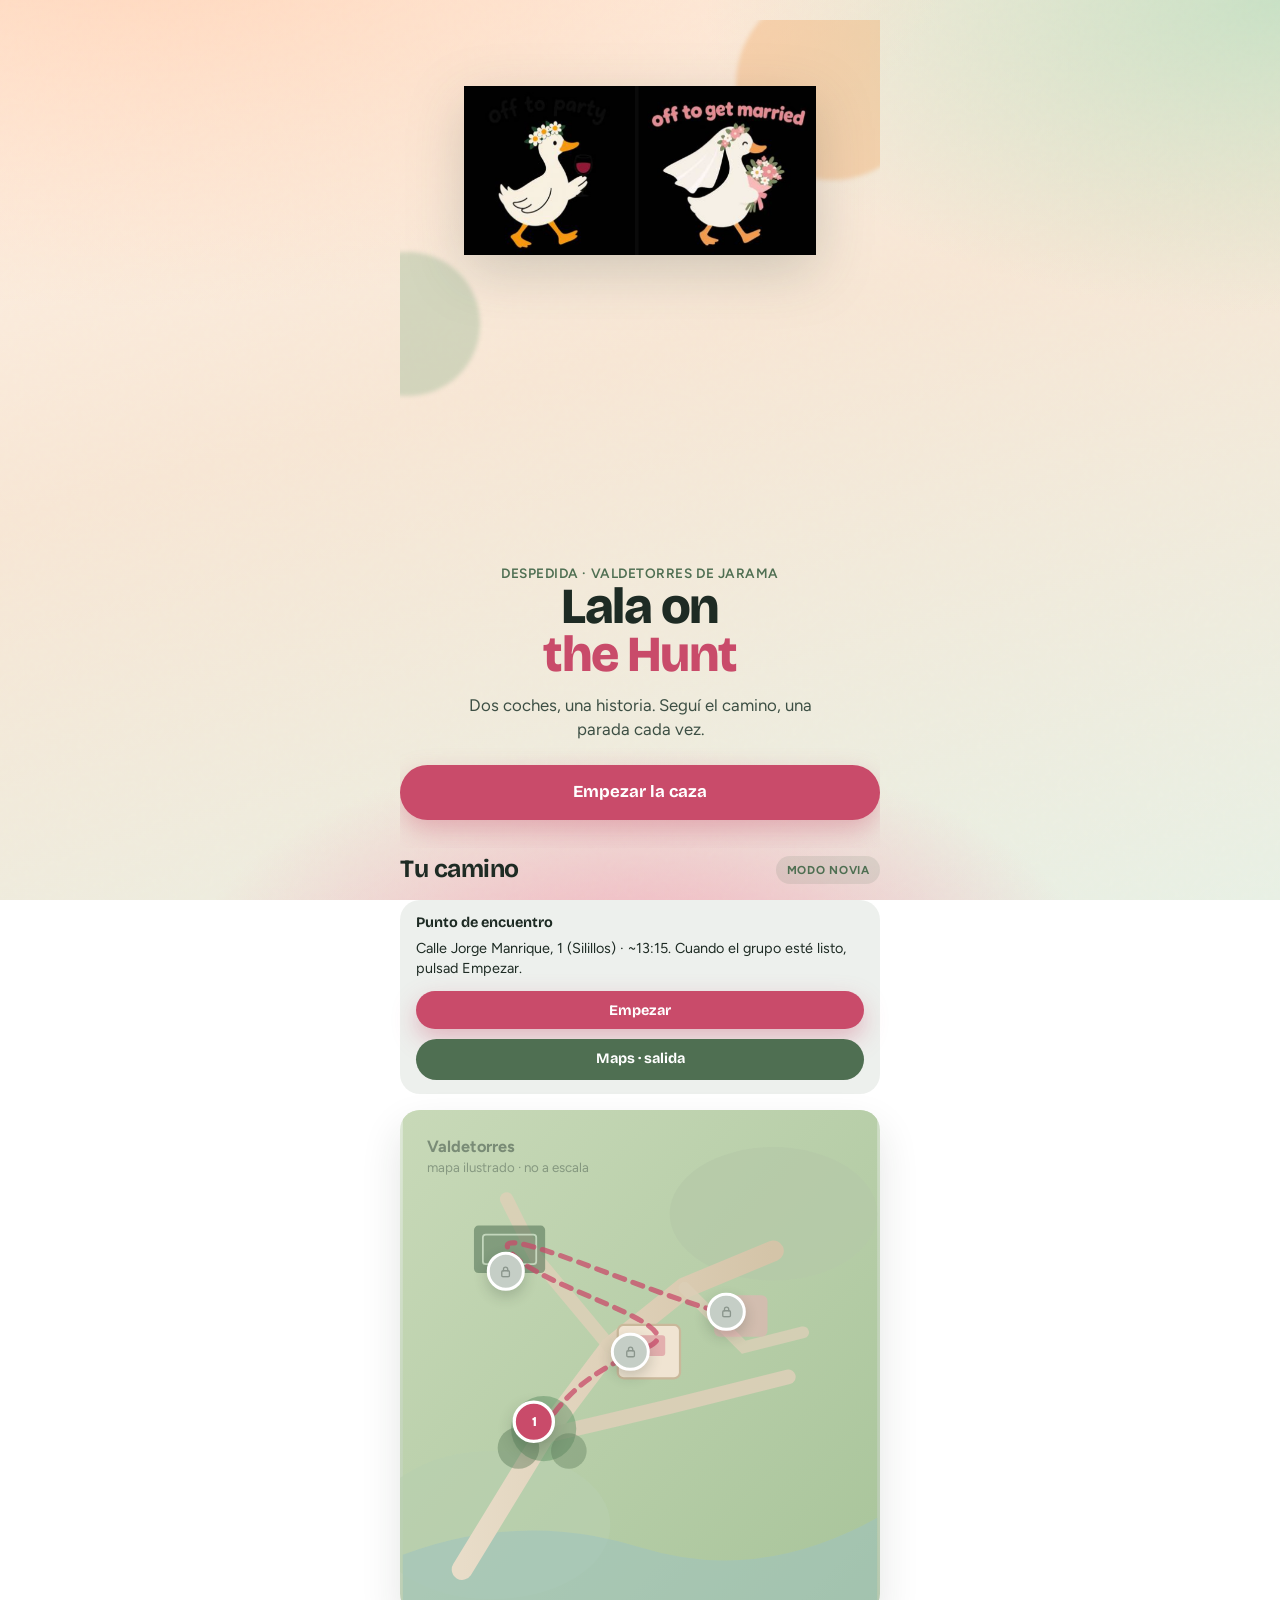
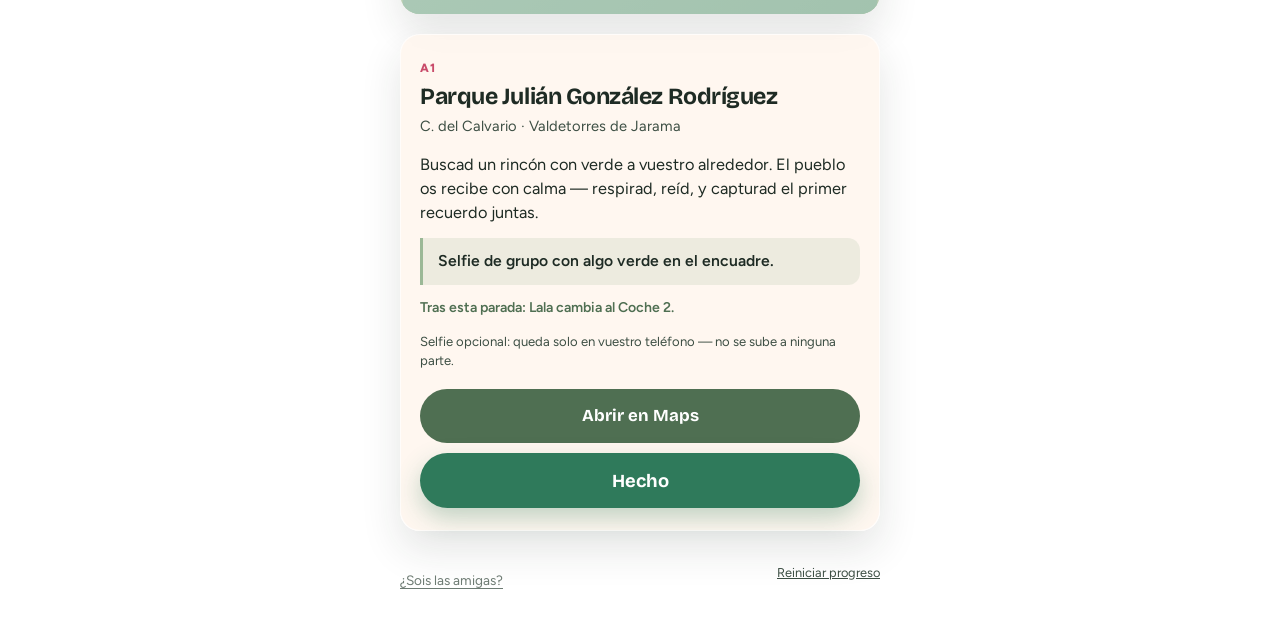
==== index.html @ 5a2b7f65 "Add Lala on the Hunt static scavenger hunt site Spanish bride path with Hecho unlocks and localStora" ====
<!DOCTYPE html>
<html lang="es">
  <head>
    <meta charset="utf-8" />
    <meta name="viewport" content="width=device-width, initial-scale=1, viewport-fit=cover" />
    <meta name="theme-color" content="#c94b6a" />
    <meta name="robots" content="noindex" />
    <title>Lala on the Hunt</title>
    <link rel="preconnect" href="https://fonts.googleapis.com" />
    <link rel="preconnect" href="https://fonts.gstatic.com" crossorigin />
    <link
      href="https://fonts.googleapis.com/css2?family=Bricolage+Grotesque:opsz,wght@12..96,600;12..96,800&family=Figtree:ital,wght@0,400;0,600;0,700;1,400&display=swap"
      rel="stylesheet"
    />
    <link rel="stylesheet" href="assets/css/styles.css" />
  </head>
  <body data-asset-base="assets">
    <main class="wrap">
      <header class="hero" id="hero">
        <div class="hero-visual" aria-hidden="true">
          <div class="sky-blob a"></div>
          <div class="sky-blob b"></div>
          <img
            id="duckies-img"
            class="duckies"
            src="assets/lala-duckies.png"
            width="589"
            height="283"
            alt=""
          />
        </div>
        <div class="hero-copy">
          <p class="hero-meta">Despedida · Valdetorres de Jarama</p>
          <h1 class="brand">Lala on <span>the Hunt</span></h1>
          <p class="hero-lead">
            Dos coches, una historia. Seguí el camino, una parada cada vez.
          </p>
          <div class="cta-row">
            <a class="btn btn-primary" href="#hunt">Empezar la caza</a>
          </div>
        </div>
      </header>

      <section class="quest" id="hunt" aria-label="Camino de la novia">
        <div class="quest-head">
          <h1>Tu camino</h1>
          <span class="badge">Modo novia</span>
        </div>

        <div class="start-banner" id="start-banner">
          <strong>Punto de encuentro</strong>
          Calle Jorge Manrique, 1 (Silillos) · ~13:15. Cuando el grupo esté listo, pulsad Empezar.
          <div class="actions" style="margin-top: 0.75rem">
            <button type="button" class="btn btn-primary btn-small" id="btn-start">
              Empezar
            </button>
            <a
              class="btn btn-maps btn-small"
              target="_blank"
              rel="noopener"
              href="https://www.google.com/maps/search/?api=1&query=Calle%20Jorge%20Manrique%201%2C%20Valdetorres%20de%20Jarama"
              >Maps · salida</a
            >
          </div>
        </div>

        <div class="map-stage" id="map-stage">
          <div class="path-markers" id="path-markers"></div>
        </div>

        <div class="panel" id="stop-panel">
          <div class="stop-code" id="stop-code">A1</div>
          <h2 id="stop-title">Parada</h2>
          <p class="address" id="stop-address"></p>
          <p class="clue" id="stop-clue"></p>
          <p class="task" id="stop-task"></p>
          <p class="verify-flag" id="verify-flag" hidden></p>
          <div class="gary-box" id="gary-box" hidden>
            <p class="slot-label" id="gary-slot">Gary EN</p>
            <p id="gary-text"></p>
          </div>
          <p class="swap-note" id="swap-note" hidden></p>
          <p class="selfie-note" id="selfie-note">
            Selfie opcional: queda solo en vuestro teléfono — no se sube a ninguna parte.
          </p>
          <div class="actions">
            <a class="btn btn-maps" id="btn-maps" target="_blank" rel="noopener">Abrir en Maps</a>
            <button type="button" class="btn btn-done" id="btn-done">Hecho</button>
            <button type="button" class="btn btn-primary" id="btn-continue" hidden>
              Siguiente parada
            </button>
          </div>
        </div>

        <div class="panel complete-banner" id="all-done" hidden>
          <h2>¡Caza completada!</h2>
          <p>
            Disfrutad la comida, la carta y el regalo. Os queremos, Lala.
          </p>
          <img
            src="assets/lala-duckies.png"
            alt="Party duck y bride duck"
            width="280"
            style="margin: 1rem auto 0"
          />
        </div>

        <div class="footer-tools">
          <a class="link-quiet" href="amigas/">¿Sois las amigas?</a>
          <button type="button" id="btn-reset">Reiniciar progreso</button>
        </div>
      </section>
    </main>

    <script src="assets/js/stops.js"></script>
    <script src="assets/js/progress.js"></script>
    <script src="assets/js/map.js"></script>
    <script src="assets/js/bride.js"></script>
  </body>
</html>
---- assets/css/styles.css ----
/* Lala on the Hunt — warm pueblo afternoon, mobile-first */

:root {
  --ink: #1e2b24;
  --ink-soft: #3d4f44;
  --paper: #fff6ee;
  --foam: #ffe9d6;
  --blush: #f3a8b8;
  --rose: #c94b6a;
  --rose-deep: #9e3350;
  --olive: #4f6f52;
  --sage: #9bb896;
  --leaf: #6a9a6e;
  --sun: #f0a45c;
  --path: #d9c4a8;
  --locked: #8a958c;
  --done: #2f7a5b;
  --card-bg: rgba(255, 246, 238, 0.88);
  --shadow: 0 18px 40px rgba(30, 43, 36, 0.12);
  --radius: 1.25rem;
  --font-display: "Bricolage Grotesque", system-ui, sans-serif;
  --font-body: "Figtree", system-ui, sans-serif;
  --safe-bottom: env(safe-area-inset-bottom, 0px);
}

*,
*::before,
*::after {
  box-sizing: border-box;
}

html {
  scroll-behavior: smooth;
}

body {
  margin: 0;
  min-height: 100dvh;
  font-family: var(--font-body);
  color: var(--ink);
  background:
    radial-gradient(ellipse 120% 80% at 10% -10%, #ffd4b8 0%, transparent 55%),
    radial-gradient(ellipse 90% 70% at 100% 0%, #c8e0c4 0%, transparent 50%),
    radial-gradient(ellipse 80% 60% at 50% 110%, #f3a8b8 0%, transparent 45%),
    linear-gradient(165deg, #fff1e4 0%, #f7e6d4 42%, #e8f0e4 100%);
  background-attachment: fixed;
  line-height: 1.45;
  -webkit-font-smoothing: antialiased;
}

body::before {
  content: "";
  position: fixed;
  inset: 0;
  pointer-events: none;
  opacity: 0.35;
  background-image: url("data:image/svg+xml,%3Csvg viewBox='0 0 200 200' xmlns='http://www.w3.org/2000/svg'%3E%3Cfilter id='n'%3E%3CfeTurbulence type='fractalNoise' baseFrequency='0.85' numOctaves='3' stitchTiles='stitch'/%3E%3C/filter%3E%3Crect width='100%25' height='100%25' filter='url(%23n)' opacity='0.45'/%3E%3C/svg%3E");
  mix-blend-mode: soft-light;
  z-index: 0;
}

a {
  color: var(--rose-deep);
}

img {
  max-width: 100%;
  height: auto;
  display: block;
}

.wrap {
  position: relative;
  z-index: 1;
  width: min(100% - 1.5rem, 28rem);
  margin: 0 auto;
  padding: 1.25rem 0 calc(2rem + var(--safe-bottom));
}

/* —— Hero (one composition) —— */
.hero {
  position: relative;
  min-height: min(92dvh, 52rem);
  display: flex;
  flex-direction: column;
  justify-content: flex-end;
  padding: 1.5rem 0 1.75rem;
  overflow: hidden;
}

.hero-visual {
  position: absolute;
  inset: 0;
  z-index: 0;
  pointer-events: none;
}

.hero-visual .duckies {
  position: absolute;
  left: 50%;
  top: 8%;
  width: min(92%, 22rem);
  transform: translateX(-50%);
  filter: drop-shadow(0 16px 28px rgba(30, 43, 36, 0.18));
  animation: float-in 1.1s cubic-bezier(0.22, 1, 0.36, 1) both;
}

.hero-visual .sky-blob {
  position: absolute;
  border-radius: 50%;
  filter: blur(2px);
  animation: soft-pulse 6s ease-in-out infinite;
}

.hero-visual .sky-blob.a {
  width: 12rem;
  height: 12rem;
  background: rgba(240, 164, 92, 0.35);
  top: -2rem;
  right: -3rem;
}

.hero-visual .sky-blob.b {
  width: 9rem;
  height: 9rem;
  background: rgba(155, 184, 150, 0.4);
  top: 28%;
  left: -4rem;
  animation-delay: -2s;
}

.hero-copy {
  position: relative;
  z-index: 1;
  text-align: center;
  padding-top: 42vh;
  animation: rise 0.9s 0.15s cubic-bezier(0.22, 1, 0.36, 1) both;
}

.brand {
  margin: 0;
  font-family: var(--font-display);
  font-weight: 800;
  font-size: clamp(2.35rem, 9vw, 3.15rem);
  letter-spacing: -0.03em;
  line-height: 0.95;
  color: var(--ink);
}

.brand span {
  display: block;
  color: var(--rose);
}

.hero-lead {
  margin: 0.85rem auto 0;
  max-width: 22rem;
  font-size: 1.05rem;
  color: var(--ink-soft);
}

.hero-meta {
  margin: 0.55rem 0 0;
  font-size: 0.85rem;
  letter-spacing: 0.04em;
  text-transform: uppercase;
  color: var(--olive);
  font-weight: 600;
}

.cta-row {
  display: flex;
  flex-direction: column;
  gap: 0.65rem;
  margin-top: 1.5rem;
  align-items: stretch;
}

.btn {
  appearance: none;
  border: none;
  cursor: pointer;
  font-family: var(--font-display);
  font-weight: 700;
  font-size: 1.05rem;
  border-radius: 999px;
  padding: 0.95rem 1.35rem;
  text-decoration: none;
  text-align: center;
  transition: transform 0.18s ease, box-shadow 0.18s ease, background 0.18s ease;
}

.btn:active {
  transform: scale(0.98);
}

.btn-primary {
  background: var(--rose);
  color: #fff;
  box-shadow: 0 10px 24px rgba(201, 75, 106, 0.35);
}

.btn-primary:hover {
  background: var(--rose-deep);
}

.btn-done {
  background: var(--done);
  color: #fff;
  box-shadow: 0 10px 24px rgba(47, 122, 91, 0.3);
  width: 100%;
  font-size: 1.15rem;
  padding: 1.05rem 1.35rem;
}

.btn-ghost {
  background: transparent;
  color: var(--ink-soft);
  border: 1.5px solid rgba(30, 43, 36, 0.18);
}

.btn-maps {
  background: var(--olive);
  color: #fff;
  display: inline-flex;
  align-items: center;
  justify-content: center;
  gap: 0.4rem;
}

.btn-small {
  font-size: 0.9rem;
  padding: 0.65rem 1rem;
}

.link-quiet {
  display: inline-block;
  margin-top: 1rem;
  font-size: 0.85rem;
  color: var(--ink-soft);
  opacity: 0.75;
  text-decoration: underline;
  text-underline-offset: 0.2em;
}

/* —— Quest path —— */
.quest {
  margin-top: 0.5rem;
}

.quest-head {
  display: flex;
  align-items: center;
  justify-content: space-between;
  gap: 0.75rem;
  margin-bottom: 1rem;
}

.quest-head h1 {
  margin: 0;
  font-family: var(--font-display);
  font-size: 1.55rem;
  letter-spacing: -0.02em;
  line-height: 1.1;
}

.badge {
  font-size: 0.72rem;
  font-weight: 700;
  letter-spacing: 0.06em;
  text-transform: uppercase;
  padding: 0.35rem 0.65rem;
  border-radius: 999px;
  background: rgba(79, 111, 82, 0.12);
  color: var(--olive);
  white-space: nowrap;
}

.map-stage {
  position: relative;
  border-radius: var(--radius);
  overflow: hidden;
  background: linear-gradient(160deg, #dfe9d8 0%, #c5d6bc 45%, #b7c9b0 100%);
  box-shadow: var(--shadow);
  aspect-ratio: 1 / 1.05;
  margin-bottom: 1.25rem;
  animation: rise 0.7s cubic-bezier(0.22, 1, 0.36, 1) both;
}

.map-stage svg.map-svg {
  width: 100%;
  height: 100%;
  display: block;
}

.path-markers {
  position: absolute;
  inset: 0;
  pointer-events: none;
}

.marker {
  position: absolute;
  transform: translate(-50%, -50%);
  width: 2.4rem;
  height: 2.4rem;
  border-radius: 50%;
  display: grid;
  place-items: center;
  font-family: var(--font-display);
  font-weight: 800;
  font-size: 0.75rem;
  border: 3px solid #fff;
  box-shadow: 0 6px 14px rgba(30, 43, 36, 0.2);
  pointer-events: auto;
  transition: transform 0.25s ease;
}

.marker.completed {
  background: var(--done);
  color: #fff;
}

.marker.active {
  background: var(--rose);
  color: #fff;
  animation: marker-pulse 1.8s ease-in-out infinite;
  transform: translate(-50%, -50%) scale(1.12);
}

.marker.locked {
  background: #c5cec6;
  color: var(--locked);
}

.marker .lock-icon {
  width: 0.85rem;
  height: 0.85rem;
}

.panel {
  background: var(--card-bg);
  backdrop-filter: blur(10px);
  border-radius: var(--radius);
  padding: 1.25rem 1.2rem 1.35rem;
  box-shadow: var(--shadow);
  border: 1px solid rgba(255, 255, 255, 0.65);
  animation: rise 0.75s 0.08s cubic-bezier(0.22, 1, 0.36, 1) both;
}

.panel[hidden],
.gate[hidden],
.amigas-app[hidden],
[hidden] {
  display: none !important;
}

.stop-code {
  display: inline-block;
  font-size: 0.75rem;
  font-weight: 800;
  letter-spacing: 0.08em;
  text-transform: uppercase;
  color: var(--rose);
  margin-bottom: 0.35rem;
}

.panel h2 {
  margin: 0;
  font-family: var(--font-display);
  font-size: 1.45rem;
  letter-spacing: -0.02em;
  line-height: 1.15;
}

.address {
  margin: 0.4rem 0 0;
  font-size: 0.92rem;
  color: var(--ink-soft);
}

.clue {
  margin: 1rem 0 0;
  font-size: 1.02rem;
  color: var(--ink);
}

.task {
  margin: 0.85rem 0 0;
  padding: 0.75rem 0.9rem;
  border-left: 3px solid var(--sage);
  background: rgba(155, 184, 150, 0.18);
  border-radius: 0 0.75rem 0.75rem 0;
  font-weight: 600;
  font-size: 0.98rem;
}

.actions {
  display: flex;
  flex-direction: column;
  gap: 0.6rem;
  margin-top: 1.15rem;
}

.selfie-note {
  margin: 0.85rem 0 0;
  font-size: 0.82rem;
  color: var(--ink-soft);
}

.gary-box {
  margin-top: 1rem;
  padding: 0.9rem 1rem;
  border-radius: 0.9rem;
  background: linear-gradient(135deg, rgba(243, 168, 184, 0.35), rgba(240, 164, 92, 0.22));
  border: 1px dashed rgba(201, 75, 106, 0.45);
}

.gary-box .slot-label {
  font-size: 0.72rem;
  font-weight: 800;
  letter-spacing: 0.07em;
  text-transform: uppercase;
  color: var(--rose-deep);
  margin: 0 0 0.35rem;
}

.gary-box p {
  margin: 0;
  font-style: italic;
  color: var(--ink-soft);
  font-size: 0.95rem;
}

.swap-note {
  margin: 0.85rem 0 0;
  font-size: 0.88rem;
  font-weight: 600;
  color: var(--olive);
}

.verify-flag {
  margin: 0.75rem 0 0;
  font-size: 0.8rem;
  font-weight: 700;
  color: #9a5b12;
  background: rgba(240, 164, 92, 0.25);
  padding: 0.45rem 0.65rem;
  border-radius: 0.5rem;
}

.start-banner {
  margin-bottom: 1rem;
  padding: 0.85rem 1rem;
  border-radius: var(--radius);
  background: rgba(79, 111, 82, 0.1);
  font-size: 0.9rem;
}

.start-banner strong {
  display: block;
  font-family: var(--font-display);
  margin-bottom: 0.2rem;
}

.footer-tools {
  margin-top: 1.5rem;
  display: flex;
  flex-wrap: wrap;
  gap: 0.75rem;
  justify-content: space-between;
  align-items: center;
  font-size: 0.8rem;
  color: var(--ink-soft);
}

.footer-tools button {
  background: none;
  border: none;
  color: var(--ink-soft);
  text-decoration: underline;
  cursor: pointer;
  font: inherit;
  padding: 0;
}

/* —— Friends itinerary —— */
.gate {
  min-height: 70dvh;
  display: flex;
  flex-direction: column;
  justify-content: center;
  gap: 1rem;
  text-align: center;
  animation: rise 0.7s cubic-bezier(0.22, 1, 0.36, 1) both;
}

.gate .duckies-sm {
  width: min(70%, 14rem);
  margin: 0 auto 0.5rem;
  filter: drop-shadow(0 10px 18px rgba(30, 43, 36, 0.15));
}

.gate h1 {
  margin: 0;
  font-family: var(--font-display);
  font-size: 1.85rem;
  letter-spacing: -0.02em;
}

.gate p {
  margin: 0;
  color: var(--ink-soft);
}

.gate form {
  display: flex;
  flex-direction: column;
  gap: 0.65rem;
  margin-top: 0.5rem;
}

.gate input[type="password"] {
  font: inherit;
  font-size: 1.05rem;
  padding: 0.9rem 1rem;
  border-radius: 999px;
  border: 1.5px solid rgba(30, 43, 36, 0.2);
  background: rgba(255, 246, 238, 0.95);
  text-align: center;
  outline: none;
}

.gate input:focus {
  border-color: var(--rose);
  box-shadow: 0 0 0 3px rgba(201, 75, 106, 0.2);
}

.gate .error {
  color: var(--rose-deep);
  font-size: 0.88rem;
  min-height: 1.2em;
}

.itinerary {
  display: flex;
  flex-direction: column;
  gap: 0.85rem;
}

.leg {
  position: relative;
  padding: 1.1rem 1.1rem 1.15rem 1.15rem;
  border-radius: var(--radius);
  background: var(--card-bg);
  border: 1px solid rgba(255, 255, 255, 0.7);
  box-shadow: var(--shadow);
  animation: rise 0.6s cubic-bezier(0.22, 1, 0.36, 1) both;
}

.leg:nth-child(2) { animation-delay: 0.05s; }
.leg:nth-child(3) { animation-delay: 0.1s; }
.leg:nth-child(4) { animation-delay: 0.15s; }
.leg:nth-child(5) { animation-delay: 0.2s; }

.leg .host-tip {
  margin: 0.65rem 0 0;
  font-size: 0.84rem;
  color: var(--olive);
  padding-top: 0.55rem;
  border-top: 1px dashed rgba(79, 111, 82, 0.35);
}

.timeline {
  display: flex;
  flex-direction: column;
  align-items: center;
  gap: 0;
  margin: 0.5rem 0 1rem;
}

.timeline-dot {
  width: 0.65rem;
  height: 0.65rem;
  border-radius: 50%;
  background: var(--sage);
}

.timeline-line {
  width: 3px;
  height: 1.25rem;
  background: linear-gradient(var(--sage), var(--path));
  border-radius: 2px;
}

.complete-banner {
  text-align: center;
  padding: 1.5rem 1rem;
}

.complete-banner h2 {
  font-family: var(--font-display);
  margin: 0 0 0.5rem;
  font-size: 1.6rem;
}

@keyframes float-in {
  from {
    opacity: 0;
    transform: translateX(-50%) translateY(1.5rem) scale(0.96);
  }
  to {
    opacity: 1;
    transform: translateX(-50%) translateY(0) scale(1);
  }
}

@keyframes rise {
  from {
    opacity: 0;
    transform: translateY(1rem);
  }
  to {
    opacity: 1;
    transform: translateY(0);
  }
}

@keyframes soft-pulse {
  0%,
  100% {
    transform: scale(1);
    opacity: 0.85;
  }
  50% {
    transform: scale(1.08);
    opacity: 1;
  }
}

@keyframes marker-pulse {
  0%,
  100% {
    box-shadow: 0 6px 14px rgba(30, 43, 36, 0.2), 0 0 0 0 rgba(201, 75, 106, 0.45);
  }
  50% {
    box-shadow: 0 6px 14px rgba(30, 43, 36, 0.2), 0 0 0 12px rgba(201, 75, 106, 0);
  }
}

@media (min-width: 480px) {
  .wrap {
    width: min(100% - 2rem, 30rem);
  }
}

@media (prefers-reduced-motion: reduce) {
  *,
  *::before,
  *::after {
    animation: none !important;
    transition: none !important;
  }
}
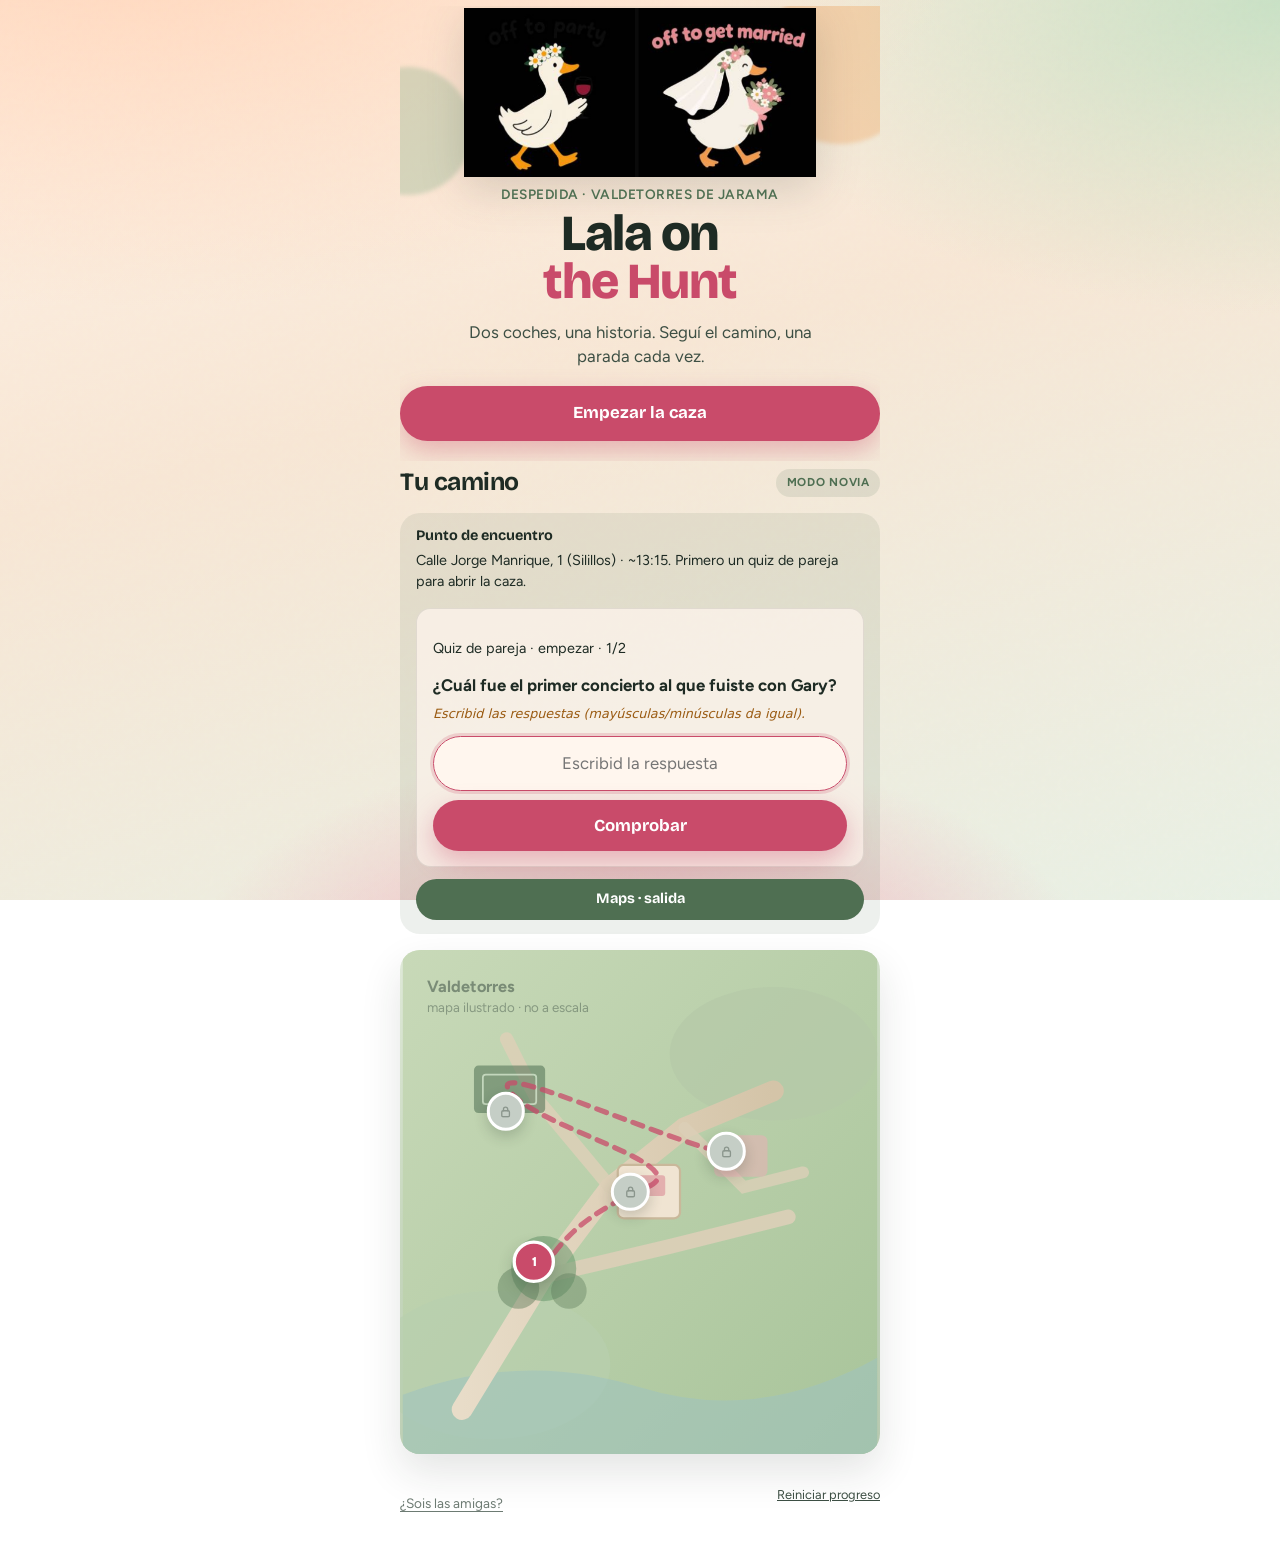
==== commit b87b38f9: "Add party features with real quiz answers and song Gate start and finale with the Rammstein / Gossip" ====
--- a/index.html
+++ b/index.html
@@ -47,11 +47,14 @@
           <span class="badge">Modo novia</span>
         </div>
 
+        <div id="mood-trail-host"></div>
+
         <div class="start-banner" id="start-banner">
           <strong>Punto de encuentro</strong>
-          Calle Jorge Manrique, 1 (Silillos) · ~13:15. Cuando el grupo esté listo, pulsad Empezar.
+          Calle Jorge Manrique, 1 (Silillos) · ~13:15. Primero un quiz de pareja para abrir la caza.
+          <div id="start-quiz" class="quiz-box" hidden></div>
           <div class="actions" style="margin-top: 0.75rem">
-            <button type="button" class="btn btn-primary btn-small" id="btn-start">
+            <button type="button" class="btn btn-primary btn-small" id="btn-start" hidden>
               Empezar
             </button>
             <a
@@ -68,13 +71,35 @@
           <div class="path-markers" id="path-markers"></div>
         </div>
 
-        <div class="panel" id="stop-panel">
+        <div class="panel" id="stop-panel" hidden>
           <div class="stop-code" id="stop-code">A1</div>
           <h2 id="stop-title">Parada</h2>
           <p class="address" id="stop-address"></p>
           <p class="clue" id="stop-clue"></p>
           <p class="task" id="stop-task"></p>
           <p class="verify-flag" id="verify-flag" hidden></p>
+
+          <div class="soundtrack-box" id="soundtrack-box" hidden>
+            <p class="slot-label" id="soundtrack-title">Banda sonora · parada 1</p>
+            <p class="ana-note" id="soundtrack-label"></p>
+            <a
+              class="btn btn-maps btn-small"
+              id="soundtrack-link"
+              target="_blank"
+              rel="noopener"
+              href="#"
+              >Abrir canción</a
+            >
+            <button type="button" class="btn btn-primary btn-small" id="btn-dance">
+              Bailar 10s
+            </button>
+            <p class="dance-status" id="dance-status"></p>
+          </div>
+
+          <div id="mood-box" class="mood-box" hidden></div>
+          <div id="roulette-box" class="roulette-box" hidden></div>
+          <div id="finale-quiz" class="quiz-box" hidden></div>
+
           <div class="gary-box" id="gary-box" hidden>
             <p class="slot-label" id="gary-slot">Gary EN</p>
             <p id="gary-text"></p>
@@ -97,6 +122,7 @@
           <p>
             Disfrutad la comida, la carta y el regalo. Os queremos, Lala.
           </p>
+          <div id="all-done-mood"></div>
           <img
             src="assets/lala-duckies.png"
             alt="Party duck y bride duck"
--- a/assets/css/styles.css
+++ b/assets/css/styles.css
@@ -74,34 +74,36 @@
   z-index: 1;
   width: min(100% - 1.5rem, 28rem);
   margin: 0 auto;
-  padding: 1.25rem 0 calc(2rem + var(--safe-bottom));
+  padding: 0.35rem 0 calc(2rem + var(--safe-bottom));
 }
 
 /* —— Hero (one composition) —— */
 .hero {
   position: relative;
-  min-height: min(92dvh, 52rem);
-  display: flex;
-  flex-direction: column;
-  justify-content: flex-end;
-  padding: 1.5rem 0 1.75rem;
+  display: flex;
+  flex-direction: column;
+  justify-content: flex-start;
+  align-items: stretch;
+  gap: 0.35rem;
+  padding: 0.15rem 0 1.25rem;
   overflow: hidden;
 }
 
 .hero-visual {
-  position: absolute;
-  inset: 0;
+  position: relative;
   z-index: 0;
   pointer-events: none;
+  margin: 0;
+  padding: 0;
+  min-height: 0;
 }
 
 .hero-visual .duckies {
-  position: absolute;
-  left: 50%;
-  top: 8%;
-  width: min(92%, 22rem);
-  transform: translateX(-50%);
-  filter: drop-shadow(0 16px 28px rgba(30, 43, 36, 0.18));
+  position: relative;
+  display: block;
+  width: min(94%, 22rem);
+  margin: 0 auto;
+  filter: drop-shadow(0 12px 22px rgba(30, 43, 36, 0.16));
   animation: float-in 1.1s cubic-bezier(0.22, 1, 0.36, 1) both;
 }
 
@@ -110,22 +112,23 @@
   border-radius: 50%;
   filter: blur(2px);
   animation: soft-pulse 6s ease-in-out infinite;
+  z-index: -1;
 }
 
 .hero-visual .sky-blob.a {
-  width: 12rem;
-  height: 12rem;
+  width: 10rem;
+  height: 10rem;
   background: rgba(240, 164, 92, 0.35);
-  top: -2rem;
-  right: -3rem;
+  top: -1.5rem;
+  right: -2.5rem;
 }
 
 .hero-visual .sky-blob.b {
-  width: 9rem;
-  height: 9rem;
+  width: 8rem;
+  height: 8rem;
   background: rgba(155, 184, 150, 0.4);
-  top: 28%;
-  left: -4rem;
+  top: 35%;
+  left: -3.5rem;
   animation-delay: -2s;
 }
 
@@ -133,8 +136,13 @@
   position: relative;
   z-index: 1;
   text-align: center;
-  padding-top: 42vh;
+  padding-top: 0.15rem;
+  margin-top: 0;
   animation: rise 0.9s 0.15s cubic-bezier(0.22, 1, 0.36, 1) both;
+}
+
+.hero-copy .hero-meta {
+  margin-top: 0;
 }
 
 .brand {
@@ -160,7 +168,7 @@
 }
 
 .hero-meta {
-  margin: 0.55rem 0 0;
+  margin: 0 0 0.35rem;
   font-size: 0.85rem;
   letter-spacing: 0.04em;
   text-transform: uppercase;
@@ -172,7 +180,7 @@
   display: flex;
   flex-direction: column;
   gap: 0.65rem;
-  margin-top: 1.5rem;
+  margin-top: 1.1rem;
   align-items: stretch;
 }
 
@@ -604,14 +612,231 @@
   font-size: 1.6rem;
 }
 
+/* —— Quiz / soundtrack / mood / roulette —— */
+.quiz-box,
+.soundtrack-box,
+.mood-box,
+.roulette-box {
+  margin-top: 1rem;
+  padding: 0.9rem 1rem;
+  border-radius: 0.9rem;
+  background: rgba(255, 246, 238, 0.7);
+  border: 1px solid rgba(30, 43, 36, 0.1);
+}
+
+.quiz-prompt {
+  margin: 0.35rem 0 0.5rem;
+  font-weight: 700;
+  font-size: 1.05rem;
+}
+
+.ana-note {
+  margin: 0.35rem 0 0.75rem;
+  font-size: 0.8rem;
+  color: #9a5b12;
+  font-style: italic;
+}
+
+.quiz-options {
+  display: flex;
+  flex-direction: column;
+  gap: 0.5rem;
+}
+
+.quiz-form {
+  display: flex;
+  flex-direction: column;
+  gap: 0.55rem;
+  margin-top: 0.35rem;
+}
+
+.quiz-input {
+  font: inherit;
+  font-size: 1.05rem;
+  padding: 0.9rem 1rem;
+  border-radius: 999px;
+  border: 1.5px solid rgba(30, 43, 36, 0.2);
+  background: rgba(255, 246, 238, 0.95);
+  text-align: center;
+  outline: none;
+}
+
+.quiz-input:focus {
+  border-color: var(--rose);
+  box-shadow: 0 0 0 3px rgba(201, 75, 106, 0.2);
+}
+
+.quiz-option {
+  width: 100%;
+  text-align: left;
+  white-space: normal;
+  line-height: 1.3;
+}
+
+.quiz-error {
+  margin: 0.55rem 0 0;
+  color: var(--rose-deep);
+  font-size: 0.9rem;
+  font-weight: 600;
+}
+
+.soundtrack-box .actions,
+.soundtrack-box .btn {
+  margin-top: 0.55rem;
+}
+
+.dance-status {
+  margin: 0.55rem 0 0;
+  font-size: 0.9rem;
+  font-weight: 600;
+  color: var(--olive);
+}
+
+.btn-done:disabled {
+  opacity: 0.45;
+  cursor: not-allowed;
+  box-shadow: none;
+}
+
+.mood-picks {
+  display: grid;
+  grid-template-columns: repeat(3, 1fr);
+  gap: 0.55rem;
+}
+
+.mood-pick {
+  appearance: none;
+  border: 1.5px solid rgba(30, 43, 36, 0.12);
+  background: #fff8f1;
+  border-radius: 1rem;
+  padding: 0.85rem 0.4rem;
+  cursor: pointer;
+  font-family: var(--font-body);
+  font-size: 0.78rem;
+  font-weight: 700;
+  color: var(--ink-soft);
+  display: flex;
+  flex-direction: column;
+  align-items: center;
+  gap: 0.25rem;
+  transition: transform 0.15s ease, border-color 0.15s ease;
+}
+
+.mood-pick:active {
+  transform: scale(0.96);
+}
+
+.mood-pick:hover {
+  border-color: var(--rose);
+}
+
+.mood-emoji {
+  font-size: 1.75rem;
+  line-height: 1;
+}
+
+.mood-trail {
+  display: flex;
+  flex-wrap: wrap;
+  align-items: center;
+  gap: 0.4rem;
+  margin: 0 0 0.85rem;
+  padding: 0.55rem 0.7rem;
+  border-radius: 999px;
+  background: rgba(79, 111, 82, 0.1);
+}
+
+.mood-trail-label {
+  font-size: 0.72rem;
+  font-weight: 800;
+  letter-spacing: 0.06em;
+  text-transform: uppercase;
+  color: var(--olive);
+  margin-right: 0.25rem;
+}
+
+.mood-chip {
+  display: inline-flex;
+  align-items: center;
+  gap: 0.2rem;
+  font-size: 1.1rem;
+}
+
+.mood-chip-code {
+  font-size: 0.65rem;
+  font-weight: 800;
+  color: var(--ink-soft);
+}
+
+.mood-inline {
+  margin: 0.5rem 0 0;
+  font-weight: 700;
+}
+
+.amigas-mood-wrap {
+  margin-bottom: 0.85rem;
+}
+
+.roulette-box {
+  text-align: center;
+}
+
+.roulette-wheel {
+  position: relative;
+  width: 9.5rem;
+  height: 9.5rem;
+  margin: 0.5rem auto 1rem;
+  border-radius: 50%;
+  overflow: hidden;
+  border: 4px solid #fff;
+  box-shadow: var(--shadow);
+  display: grid;
+  grid-template-columns: 1fr 1fr;
+}
+
+.roulette-half {
+  display: grid;
+  place-items: center;
+  font-family: var(--font-display);
+  font-weight: 800;
+  font-size: 1.6rem;
+  color: #fff;
+}
+
+.roulette-half.a {
+  background: var(--rose);
+}
+
+.roulette-half.b {
+  background: var(--olive);
+}
+
+.roulette-pointer {
+  position: absolute;
+  top: -0.15rem;
+  left: 50%;
+  transform: translateX(-50%);
+  width: 0;
+  height: 0;
+  border-left: 0.45rem solid transparent;
+  border-right: 0.45rem solid transparent;
+  border-top: 0.7rem solid var(--ink);
+  z-index: 2;
+}
+
+.roulette-result {
+  margin: 0 0 0.75rem;
+  font-size: 1.05rem;
+}
+
 @keyframes float-in {
   from {
     opacity: 0;
-    transform: translateX(-50%) translateY(1.5rem) scale(0.96);
+    transform: translateY(0.85rem) scale(0.97);
   }
   to {
     opacity: 1;
-    transform: translateX(-50%) translateY(0) scale(1);
+    transform: translateY(0) scale(1);
   }
 }
 
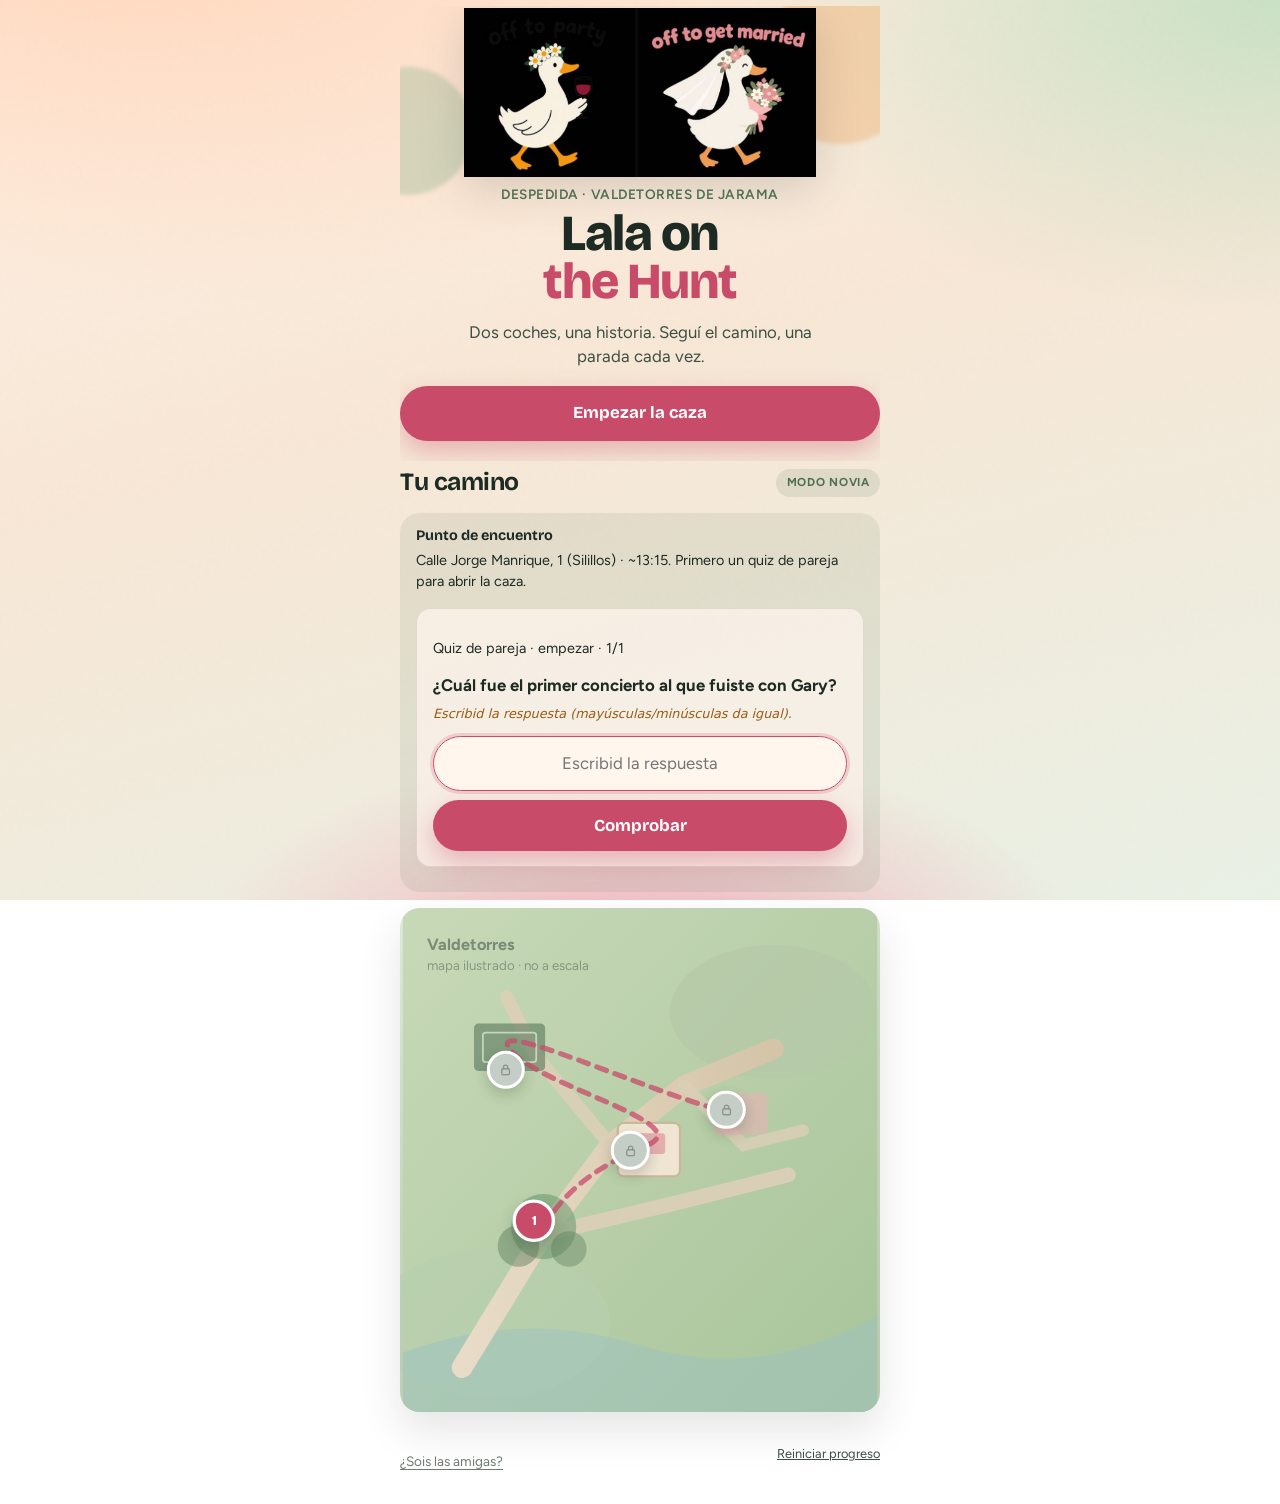
==== commit e5880100: "Reorder bride flow and simplify finale reveal Mood then Gary then roulette; drop bride Maps; Ribs co" ====
--- a/index.html
+++ b/index.html
@@ -57,13 +57,6 @@
             <button type="button" class="btn btn-primary btn-small" id="btn-start" hidden>
               Empezar
             </button>
-            <a
-              class="btn btn-maps btn-small"
-              target="_blank"
-              rel="noopener"
-              href="https://www.google.com/maps/search/?api=1&query=Calle%20Jorge%20Manrique%201%2C%20Valdetorres%20de%20Jarama"
-              >Maps · salida</a
-            >
           </div>
         </div>
 
@@ -105,11 +98,9 @@
             <p id="gary-text"></p>
           </div>
           <p class="swap-note" id="swap-note" hidden></p>
-          <p class="selfie-note" id="selfie-note">
-            Selfie opcional: queda solo en vuestro teléfono — no se sube a ninguna parte.
-          </p>
+          <p class="selfie-note" id="selfie-note" hidden></p>
+          <a class="btn btn-maps" id="btn-maps" hidden tabindex="-1" aria-hidden="true"></a>
           <div class="actions">
-            <a class="btn btn-maps" id="btn-maps" target="_blank" rel="noopener">Abrir en Maps</a>
             <button type="button" class="btn btn-done" id="btn-done">Hecho</button>
             <button type="button" class="btn btn-primary" id="btn-continue" hidden>
               Siguiente parada
@@ -118,11 +109,14 @@
         </div>
 
         <div class="panel complete-banner" id="all-done" hidden>
-          <h2>¡Caza completada!</h2>
+          <h2>¡Lo lograsteis!</h2>
           <p>
-            Disfrutad la comida, la carta y el regalo. Os queremos, Lala.
+            La caza de Lala ha terminado. Disfrutad la mesa, la sorpresa impresa y la comida. Os queremos.
           </p>
           <div id="all-done-mood"></div>
+          <button type="button" class="btn btn-primary" id="btn-finish-ok" style="margin-top: 1rem">
+            Terminar
+          </button>
           <img
             src="assets/lala-duckies.png"
             alt="Party duck y bride duck"
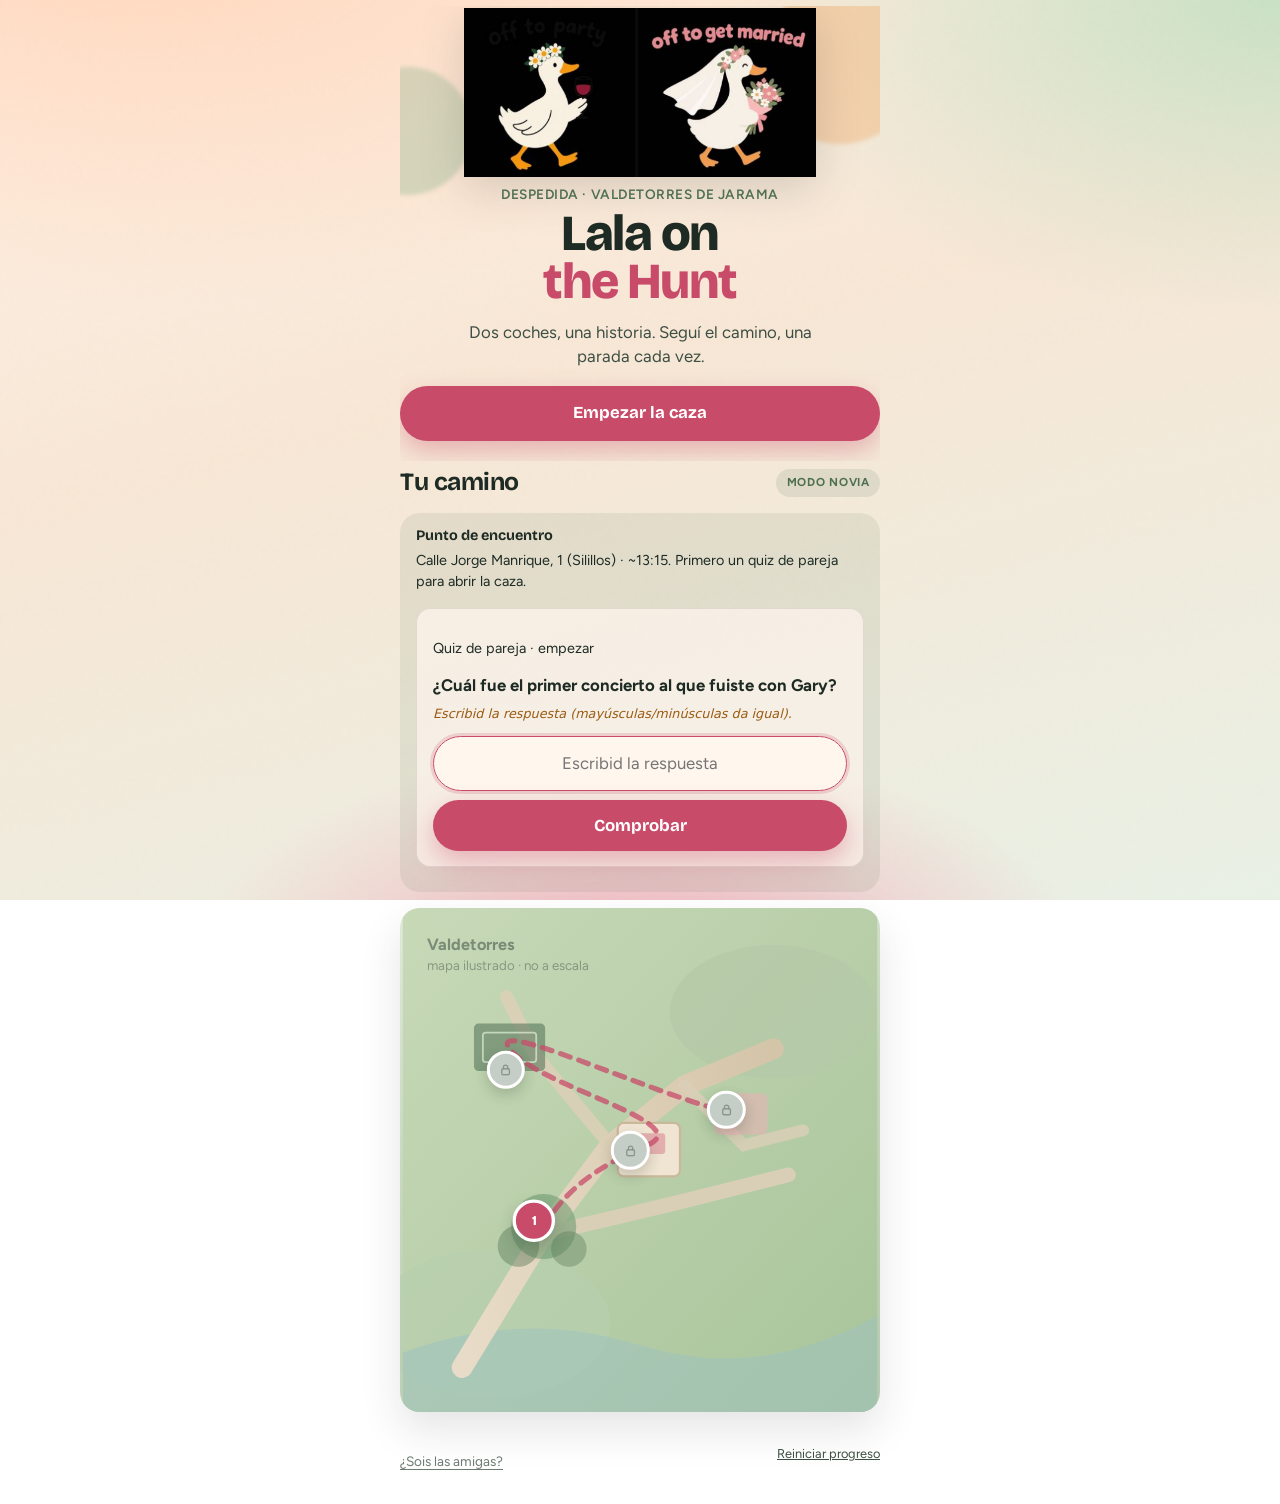
==== commit 7308e162: "Ship final Gary notes, letter, and bride UX polish Update stop challenges and English notes, new Spo" ====
--- a/index.html
+++ b/index.html
@@ -73,56 +73,57 @@
           <p class="verify-flag" id="verify-flag" hidden></p>
 
           <div class="soundtrack-box" id="soundtrack-box" hidden>
-            <p class="slot-label" id="soundtrack-title">Banda sonora · parada 1</p>
-            <p class="ana-note" id="soundtrack-label"></p>
+            <p class="slot-label" id="soundtrack-title" hidden></p>
+            <p class="ana-note" id="soundtrack-label" hidden></p>
             <a
               class="btn btn-maps btn-small"
               id="soundtrack-link"
               target="_blank"
               rel="noopener"
               href="#"
-              >Abrir canción</a
+              >Abrir canción en Spotify</a
             >
-            <button type="button" class="btn btn-primary btn-small" id="btn-dance">
-              Bailar 10s
+            <button type="button" class="btn btn-primary btn-small" id="btn-dance" hidden>
+              Bailar
             </button>
-            <p class="dance-status" id="dance-status"></p>
+            <p class="dance-status" id="dance-status" hidden></p>
           </div>
 
           <div id="mood-box" class="mood-box" hidden></div>
           <div id="roulette-box" class="roulette-box" hidden></div>
           <div id="finale-quiz" class="quiz-box" hidden></div>
+          <div id="finale-letter" class="letter-box" hidden></div>
 
           <div class="gary-box" id="gary-box" hidden>
             <p class="slot-label" id="gary-slot">Gary EN</p>
-            <p id="gary-text"></p>
+            <p id="gary-text" class="gary-body"></p>
           </div>
           <p class="swap-note" id="swap-note" hidden></p>
           <p class="selfie-note" id="selfie-note" hidden></p>
           <a class="btn btn-maps" id="btn-maps" hidden tabindex="-1" aria-hidden="true"></a>
           <div class="actions">
-            <button type="button" class="btn btn-done" id="btn-done">Hecho</button>
+            <button type="button" class="btn btn-done" id="btn-done">Hecho!</button>
             <button type="button" class="btn btn-primary" id="btn-continue" hidden>
               Siguiente parada
             </button>
           </div>
         </div>
 
-        <div class="panel complete-banner" id="all-done" hidden>
-          <h2>¡Lo lograsteis!</h2>
-          <p>
-            La caza de Lala ha terminado. Disfrutad la mesa, la sorpresa impresa y la comida. Os queremos.
-          </p>
-          <div id="all-done-mood"></div>
-          <button type="button" class="btn btn-primary" id="btn-finish-ok" style="margin-top: 1rem">
-            Terminar
-          </button>
+        <div class="panel complete-banner success-screen" id="all-done" hidden>
           <img
+            class="success-ducks"
             src="assets/lala-duckies.png"
             alt="Party duck y bride duck"
             width="280"
-            style="margin: 1rem auto 0"
           />
+          <h2 id="success-title">The Hunt has been hunted</h2>
+          <p id="success-lead" class="success-lead">
+            Misión cumplida. Moods archivados, coches sorteados y Lala coronada. A comer.
+          </p>
+          <div id="all-done-mood" class="success-mood-wrap"></div>
+          <button type="button" class="btn btn-primary" id="btn-finish-ok">
+            Finish
+          </button>
         </div>
 
         <div class="footer-tools">
--- a/assets/css/styles.css
+++ b/assets/css/styles.css
@@ -612,6 +612,69 @@
   font-size: 1.6rem;
 }
 
+.success-screen {
+  display: flex;
+  flex-direction: column;
+  align-items: center;
+  gap: 0.75rem;
+  padding: 1.25rem 1.1rem 1.4rem;
+  min-height: min(78dvh, 36rem);
+  justify-content: center;
+}
+
+.success-ducks {
+  width: min(78%, 16rem);
+  margin: 0 auto;
+  filter: drop-shadow(0 10px 18px rgba(30, 43, 36, 0.15));
+}
+
+.success-lead {
+  margin: 0;
+  max-width: 22rem;
+  color: var(--ink-soft);
+  font-size: 0.98rem;
+}
+
+.success-mood-wrap {
+  width: 100%;
+}
+
+.success-mood-card {
+  margin: 0.25rem auto 0;
+  padding: 0.75rem 0.9rem;
+  border-radius: 1rem;
+  background: linear-gradient(135deg, rgba(243, 168, 184, 0.28), rgba(155, 184, 150, 0.28));
+  border: 1px solid rgba(255, 255, 255, 0.7);
+}
+
+.success-mood-card .mood-trail {
+  margin: 0;
+  background: transparent;
+  justify-content: center;
+  padding: 0;
+}
+
+.letter-box {
+  margin-top: 0.85rem;
+  padding: 1rem 1.05rem;
+  border-radius: 0.9rem;
+  background: linear-gradient(160deg, rgba(255, 246, 238, 0.95), rgba(243, 168, 184, 0.18));
+  border: 1px dashed rgba(201, 75, 106, 0.4);
+}
+
+.letter-body,
+.gary-body {
+  margin: 0;
+  white-space: pre-line;
+  font-size: 0.95rem;
+  line-height: 1.45;
+  color: var(--ink);
+}
+
+#gary-text {
+  white-space: pre-line;
+}
+
 /* —— Quiz / soundtrack / mood / roulette —— */
 .quiz-box,
 .soundtrack-box,
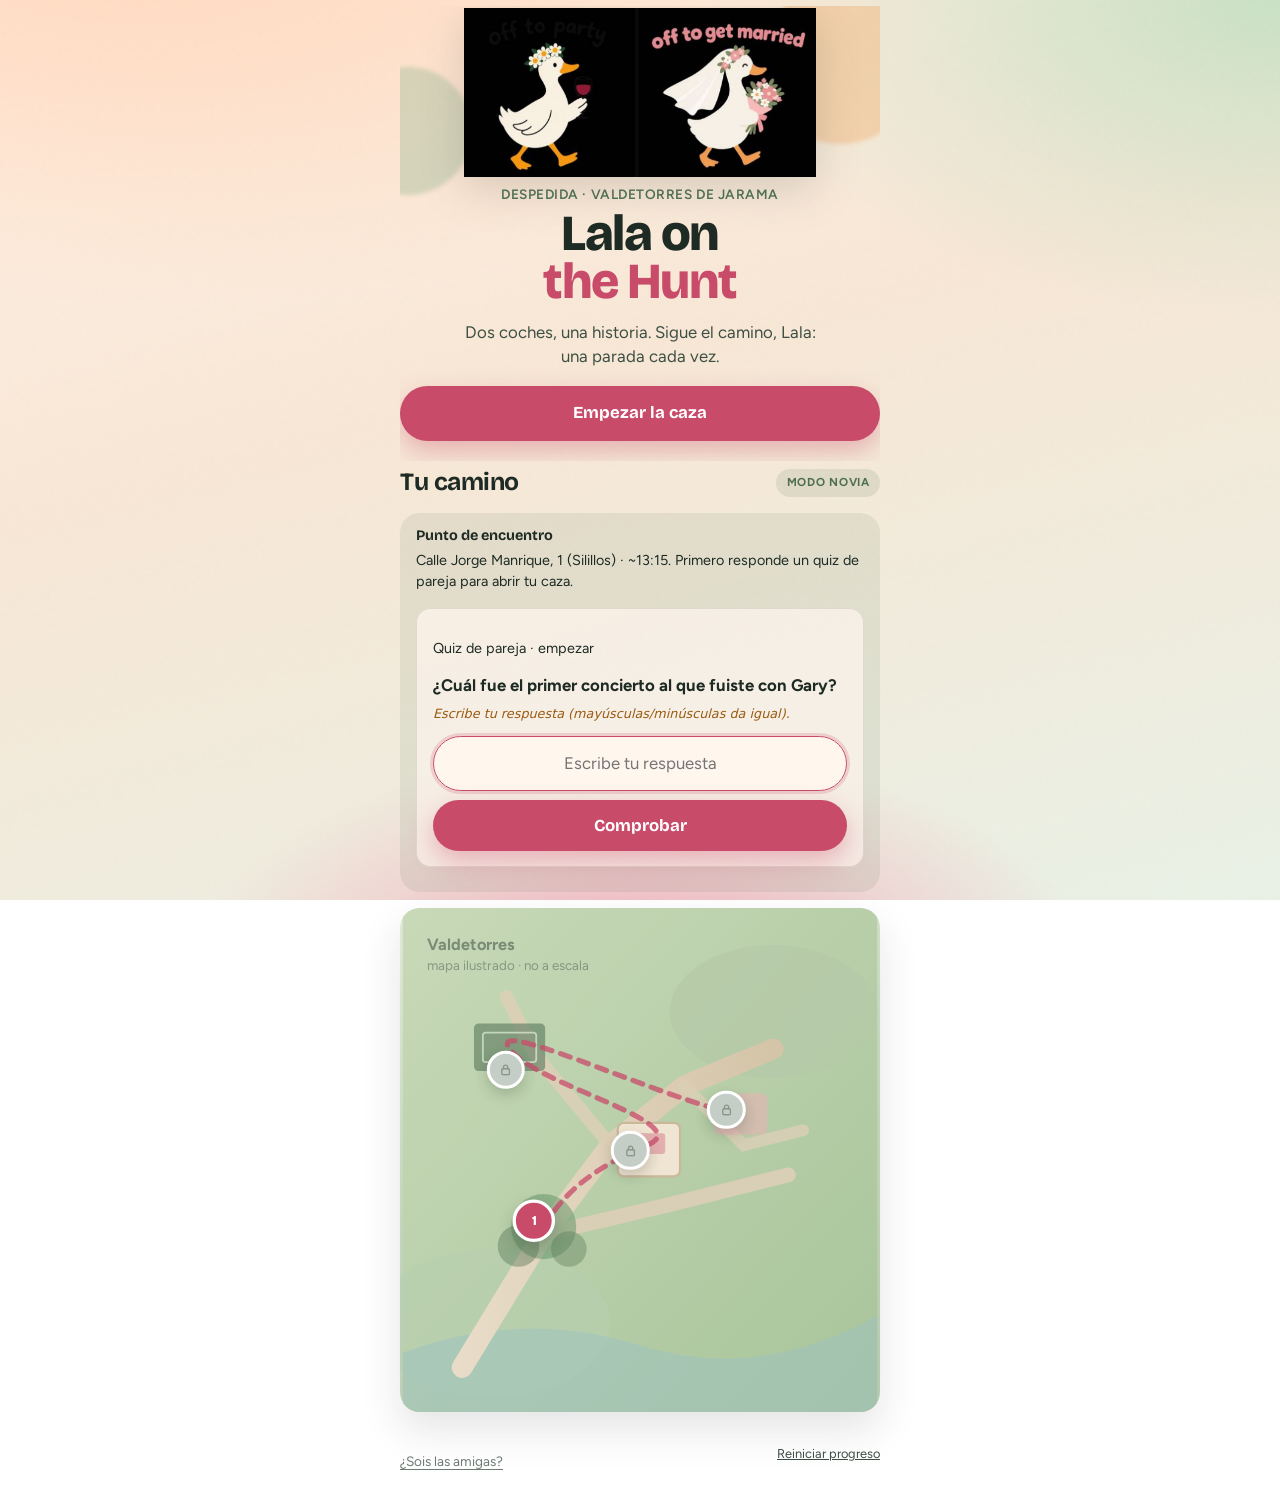
==== commit 43c91c38: "Address bride Spanish UI to Lala in second person Rewrite bride clues, tasks, and UI strings to tú; " ====
--- a/index.html
+++ b/index.html
@@ -33,7 +33,7 @@
           <p class="hero-meta">Despedida · Valdetorres de Jarama</p>
           <h1 class="brand">Lala on <span>the Hunt</span></h1>
           <p class="hero-lead">
-            Dos coches, una historia. Seguí el camino, una parada cada vez.
+            Dos coches, una historia. Sigue el camino, Lala: una parada cada vez.
           </p>
           <div class="cta-row">
             <a class="btn btn-primary" href="#hunt">Empezar la caza</a>
@@ -51,7 +51,8 @@
 
         <div class="start-banner" id="start-banner">
           <strong>Punto de encuentro</strong>
-          Calle Jorge Manrique, 1 (Silillos) · ~13:15. Primero un quiz de pareja para abrir la caza.
+          Calle Jorge Manrique, 1 (Silillos) · ~13:15. Primero responde un quiz de pareja para abrir
+          tu caza.
           <div id="start-quiz" class="quiz-box" hidden></div>
           <div class="actions" style="margin-top: 0.75rem">
             <button type="button" class="btn btn-primary btn-small" id="btn-start" hidden>
@@ -110,19 +111,32 @@
         </div>
 
         <div class="panel complete-banner success-screen" id="all-done" hidden>
-          <img
-            class="success-ducks"
-            src="assets/lala-duckies.png"
-            alt="Party duck y bride duck"
-            width="280"
-          />
+          <canvas id="confetti-canvas" class="confetti-canvas" aria-hidden="true"></canvas>
+          <div class="success-duck-hero">
+            <img
+              class="success-ducks"
+              src="assets/lala-duckies.png"
+              alt=""
+              width="589"
+              height="283"
+            />
+            <div class="success-duck-overlay">
+              <div class="success-hero-mark" aria-hidden="true">
+                <span class="success-check">✓</span>
+              </div>
+              <p class="success-eyebrow">Success</p>
+            </div>
+          </div>
           <h2 id="success-title">The Hunt has been hunted</h2>
           <p id="success-lead" class="success-lead">
-            Misión cumplida. Moods archivados, coches sorteados y Lala coronada. A comer.
+            Misión cumplida. Moods archivados, coches sorteados y tú, Lala, coronada. A comer.
           </p>
           <div id="all-done-mood" class="success-mood-wrap"></div>
-          <button type="button" class="btn btn-primary" id="btn-finish-ok">
+          <button type="button" class="btn btn-finish-wide" id="btn-finish-ok">
             Finish
+          </button>
+          <button type="button" class="btn-restart" id="btn-success-reset">
+            Reiniciar progreso
           </button>
         </div>
 
@@ -135,6 +149,7 @@
 
     <script src="assets/js/stops.js"></script>
     <script src="assets/js/progress.js"></script>
+    <script src="assets/js/quiz-ui.js"></script>
     <script src="assets/js/map.js"></script>
     <script src="assets/js/bride.js"></script>
   </body>
--- a/assets/css/styles.css
+++ b/assets/css/styles.css
@@ -613,45 +613,215 @@
 }
 
 .success-screen {
+  position: relative;
+  overflow: hidden;
   display: flex;
   flex-direction: column;
   align-items: center;
-  gap: 0.75rem;
-  padding: 1.25rem 1.1rem 1.4rem;
+  gap: 0.65rem;
+  padding: 1.75rem 1.15rem 1.35rem;
   min-height: min(78dvh, 36rem);
   justify-content: center;
+  text-align: center;
+  background:
+    radial-gradient(ellipse 90% 60% at 50% 0%, rgba(243, 168, 184, 0.35), transparent 55%),
+    rgba(255, 246, 238, 0.92);
+}
+
+.confetti-canvas {
+  position: absolute;
+  inset: 0;
+  width: 100%;
+  height: 100%;
+  pointer-events: none;
+  z-index: 3;
+}
+
+.success-duck-hero {
+  position: relative;
+  width: min(100%, 20rem);
+  margin: 0 auto 0.35rem;
+  z-index: 1;
 }
 
 .success-ducks {
-  width: min(78%, 16rem);
-  margin: 0 auto;
-  filter: drop-shadow(0 10px 18px rgba(30, 43, 36, 0.15));
+  width: 100%;
+  height: auto;
+  display: block;
+  filter: drop-shadow(0 10px 18px rgba(30, 43, 36, 0.16));
+}
+
+.success-duck-overlay {
+  position: absolute;
+  inset: 0;
+  display: flex;
+  flex-direction: column;
+  align-items: center;
+  justify-content: center;
+  gap: 0.35rem;
+  background: linear-gradient(
+    180deg,
+    rgba(30, 43, 36, 0.15) 0%,
+    rgba(30, 43, 36, 0.45) 100%
+  );
+  border-radius: 1rem;
+  pointer-events: none;
+}
+
+.success-hero-mark {
+  width: 3.6rem;
+  height: 3.6rem;
+  border-radius: 50%;
+  display: grid;
+  place-items: center;
+  background: rgba(255, 255, 255, 0.18);
+  border: 2px solid rgba(255, 255, 255, 0.92);
+  box-shadow: 0 8px 20px rgba(30, 43, 36, 0.2);
+  margin-bottom: 0;
+}
+
+.success-check {
+  color: #fff;
+  font-size: 1.65rem;
+  font-weight: 800;
+  line-height: 1;
+  font-family: var(--font-display);
+}
+
+.success-eyebrow {
+  margin: 0;
+  font-size: 0.78rem;
+  font-weight: 800;
+  letter-spacing: 0.16em;
+  text-transform: uppercase;
+  color: #fff;
+  text-shadow: 0 1px 8px rgba(30, 43, 36, 0.35);
+}
+
+.btn-restart {
+  appearance: none;
+  border: none;
+  background: transparent;
+  color: var(--ink-soft);
+  font: inherit;
+  font-size: 0.88rem;
+  text-decoration: underline;
+  text-underline-offset: 0.2em;
+  cursor: pointer;
+  padding: 0.35rem 0.5rem;
+  margin-top: 0.15rem;
+  z-index: 1;
+}
+
+.success-screen h2 {
+  margin: 0;
+  font-size: clamp(1.55rem, 6.5vw, 2rem);
+  letter-spacing: -0.03em;
+  line-height: 1.1;
+  z-index: 1;
 }
 
 .success-lead {
   margin: 0;
   max-width: 22rem;
   color: var(--ink-soft);
-  font-size: 0.98rem;
+  font-size: 0.95rem;
+  z-index: 1;
 }
 
 .success-mood-wrap {
   width: 100%;
+  max-width: 22rem;
+  z-index: 1;
+  margin-top: 0.55rem;
 }
 
 .success-mood-card {
-  margin: 0.25rem auto 0;
-  padding: 0.75rem 0.9rem;
-  border-radius: 1rem;
-  background: linear-gradient(135deg, rgba(243, 168, 184, 0.28), rgba(155, 184, 150, 0.28));
-  border: 1px solid rgba(255, 255, 255, 0.7);
-}
-
-.success-mood-card .mood-trail {
-  margin: 0;
-  background: transparent;
-  justify-content: center;
-  padding: 0;
+  margin: 0 auto;
+  padding: 0.35rem 1.05rem;
+  border-radius: 1.15rem;
+  background: rgba(255, 255, 255, 0.38);
+  border: 1px solid rgba(255, 255, 255, 0.72);
+  box-shadow:
+    0 12px 32px rgba(30, 43, 36, 0.1),
+    inset 0 1px 0 rgba(255, 255, 255, 0.65);
+  backdrop-filter: blur(18px) saturate(1.15);
+  -webkit-backdrop-filter: blur(18px) saturate(1.15);
+}
+
+.mood-receipt {
+  display: flex;
+  flex-direction: column;
+  width: 100%;
+}
+
+.mood-receipt-row {
+  display: flex;
+  flex-direction: column;
+  gap: 0.28rem;
+  padding: 0.85rem 0.1rem;
+  border-bottom: 1px dotted rgba(79, 111, 82, 0.35);
+}
+
+.mood-receipt-row:last-child {
+  border-bottom: none;
+}
+
+.mood-receipt-line {
+  display: flex;
+  align-items: center;
+  justify-content: space-between;
+  gap: 0.75rem;
+}
+
+.mood-receipt-emoji {
+  font-size: 1.35rem;
+  line-height: 1;
+}
+
+.mood-receipt-pct {
+  font-size: 1rem;
+  font-weight: 800;
+  color: var(--ink);
+  font-family: var(--font-display);
+  letter-spacing: -0.02em;
+}
+
+.mood-receipt-stops {
+  margin: 0;
+  font-size: 0.72rem;
+  line-height: 1.35;
+  color: var(--ink-soft);
+  text-align: left;
+}
+
+.success-mood-empty {
+  margin: 0;
+  padding: 0.7rem 0.15rem;
+  font-size: 0.88rem;
+  color: var(--ink-soft);
+}
+
+.btn-finish-wide {
+  appearance: none;
+  border: none;
+  cursor: pointer;
+  width: 100%;
+  margin-top: 0.65rem;
+  padding: 1.05rem 1.25rem;
+  border-radius: 999px;
+  font-family: var(--font-display);
+  font-weight: 800;
+  font-size: 1.1rem;
+  color: #fff;
+  background: linear-gradient(135deg, var(--rose), var(--rose-deep));
+  box-shadow: 0 12px 28px rgba(201, 75, 106, 0.35);
+  z-index: 1;
+  transition: transform 0.15s ease, box-shadow 0.15s ease;
+}
+
+.btn-finish-wide:active {
+  transform: scale(0.98);
 }
 
 .letter-box {
@@ -679,7 +849,8 @@
 .quiz-box,
 .soundtrack-box,
 .mood-box,
-.roulette-box {
+.roulette-box,
+.wait-box {
   margin-top: 1rem;
   padding: 0.9rem 1rem;
   border-radius: 0.9rem;
@@ -734,6 +905,59 @@
   text-align: left;
   white-space: normal;
   line-height: 1.3;
+  background: rgba(255, 255, 255, 0.72);
+  color: var(--ink);
+  border: 1.5px solid rgba(79, 111, 82, 0.28);
+  box-shadow: none;
+}
+
+.quiz-option:hover,
+.quiz-option:focus-visible {
+  border-color: var(--olive);
+  background: rgba(255, 255, 255, 0.95);
+}
+
+.quiz-option-wrong {
+  border-color: var(--rose-deep);
+}
+
+.quiz-option-correct {
+  border-color: var(--done);
+  background: rgba(47, 122, 91, 0.12);
+  color: var(--done);
+}
+
+.quiz-shake {
+  animation: quiz-shake 0.42s ease;
+}
+
+.quiz-input.quiz-shake {
+  border-color: var(--rose-deep);
+}
+
+@keyframes quiz-shake {
+  0%,
+  100% {
+    transform: translateX(0);
+  }
+  15% {
+    transform: translateX(-10px);
+  }
+  30% {
+    transform: translateX(10px);
+  }
+  45% {
+    transform: translateX(-8px);
+  }
+  60% {
+    transform: translateX(8px);
+  }
+  75% {
+    transform: translateX(-4px);
+  }
+  90% {
+    transform: translateX(4px);
+  }
 }
 
 .quiz-error {
@@ -741,6 +965,106 @@
   color: var(--rose-deep);
   font-size: 0.9rem;
   font-weight: 600;
+}
+
+.quiz-toast {
+  position: fixed;
+  left: 50%;
+  bottom: calc(1.4rem + var(--safe-bottom));
+  z-index: 80;
+  transform: translateX(-50%) translateY(120%);
+  padding: 0.7rem 1.15rem;
+  border-radius: 999px;
+  background: linear-gradient(135deg, var(--done), var(--olive));
+  color: #fff;
+  font-family: var(--font-display);
+  font-weight: 800;
+  font-size: 0.98rem;
+  letter-spacing: 0.02em;
+  box-shadow: 0 12px 28px rgba(47, 122, 91, 0.35);
+  pointer-events: none;
+  opacity: 0;
+}
+
+.quiz-toast-in {
+  animation: quiz-toast-in 0.28s ease forwards;
+}
+
+.quiz-toast-out {
+  animation: quiz-toast-out 0.22s ease forwards;
+}
+
+@keyframes quiz-toast-in {
+  from {
+    opacity: 0;
+    transform: translateX(-50%) translateY(120%);
+  }
+  to {
+    opacity: 1;
+    transform: translateX(-50%) translateY(0);
+  }
+}
+
+@keyframes quiz-toast-out {
+  from {
+    opacity: 1;
+    transform: translateX(-50%) translateY(0);
+  }
+  to {
+    opacity: 0;
+    transform: translateX(-50%) translateY(40%);
+  }
+}
+
+.wait-body {
+  margin: 0 0 0.85rem;
+  color: var(--ink-soft);
+  font-size: 0.95rem;
+}
+
+.wait-visual {
+  display: flex;
+  justify-content: center;
+  gap: 0.75rem;
+  margin-bottom: 0.25rem;
+}
+
+.wait-spin {
+  width: 3.1rem;
+  height: 3.1rem;
+  border-radius: 50%;
+  display: grid;
+  place-items: center;
+  font-family: var(--font-display);
+  font-weight: 800;
+  font-size: 1.25rem;
+  color: #fff;
+  background: linear-gradient(145deg, var(--olive), var(--leaf));
+  animation: wait-pulse 1.4s ease-in-out infinite;
+}
+
+.wait-spin.delay {
+  background: linear-gradient(145deg, var(--rose), var(--rose-deep));
+  animation-delay: 0.35s;
+}
+
+@keyframes wait-pulse {
+  0%,
+  100% {
+    transform: scale(1);
+    opacity: 0.85;
+  }
+  50% {
+    transform: scale(1.08);
+    opacity: 1;
+  }
+}
+
+.friends-letter-prompt {
+  font-size: 1.05rem;
+  font-weight: 600;
+  text-align: center;
+  line-height: 1.45;
 }
 
 .soundtrack-box .actions,
